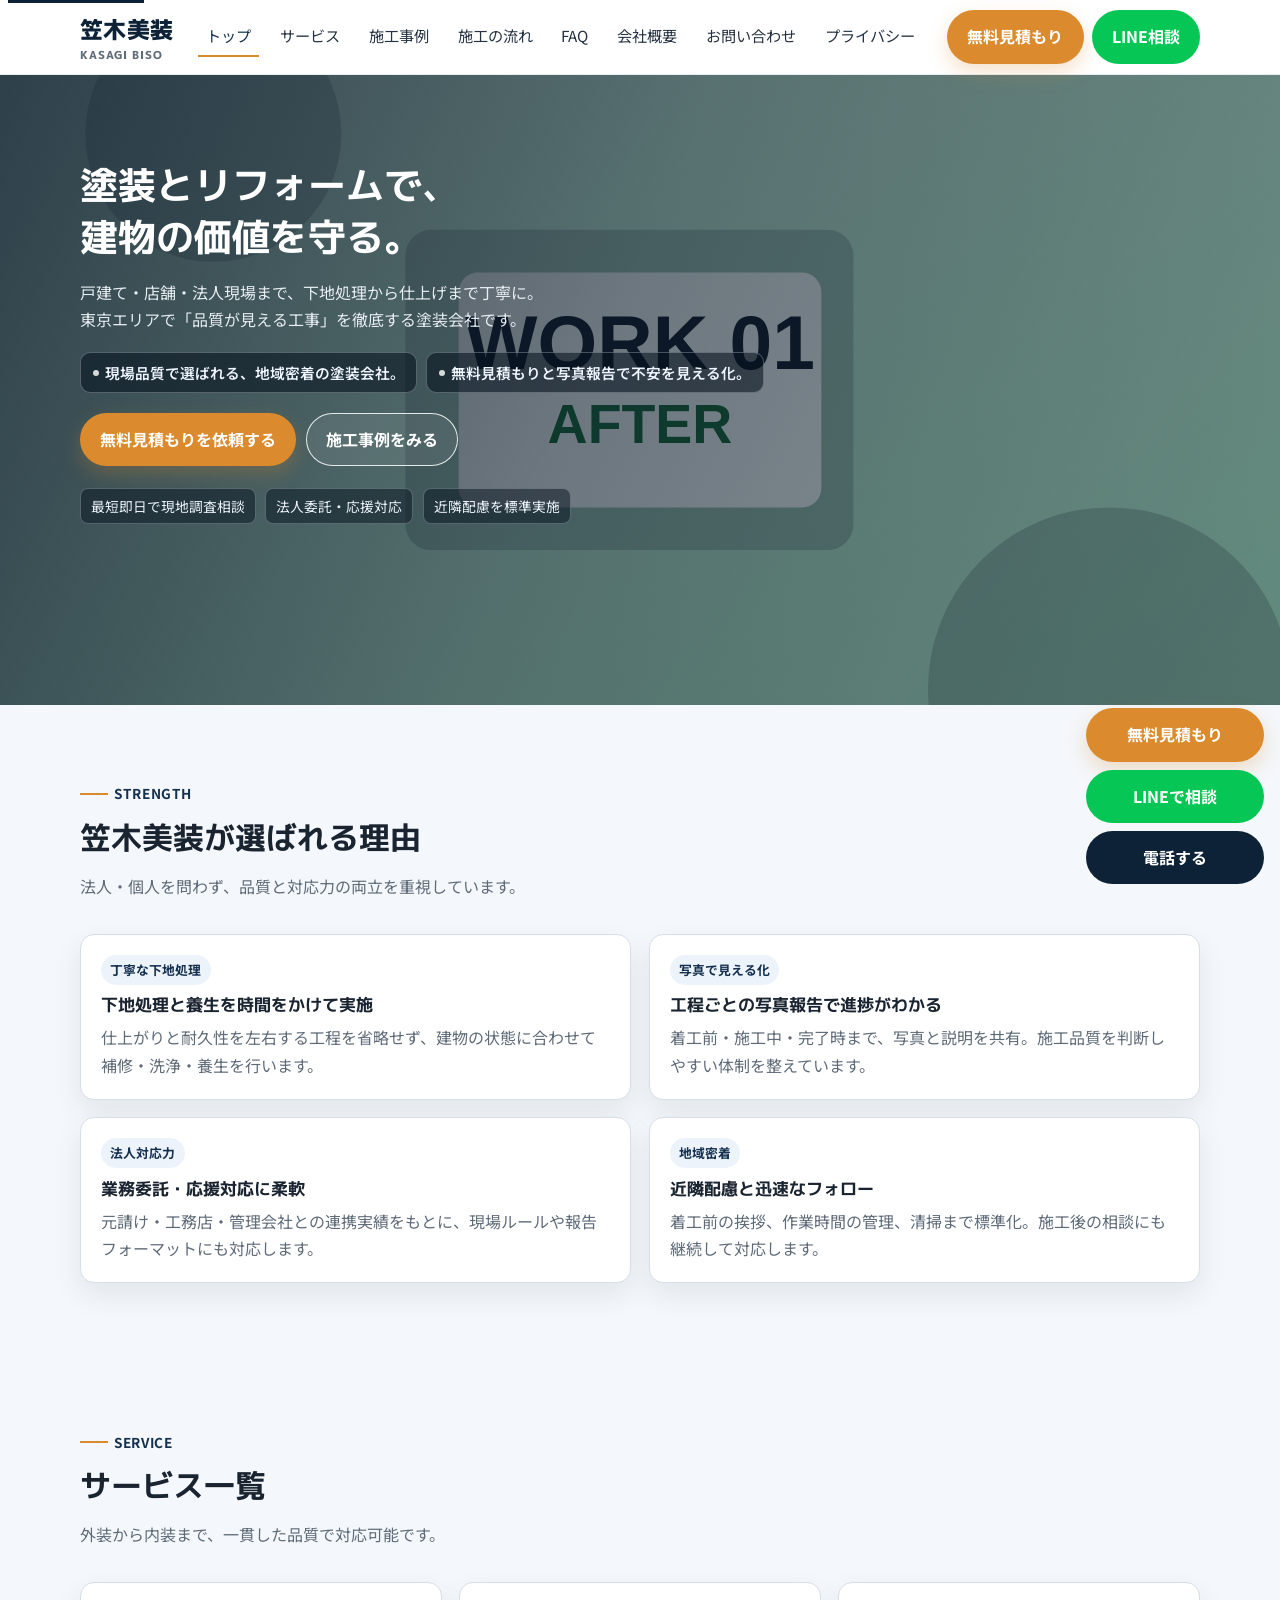
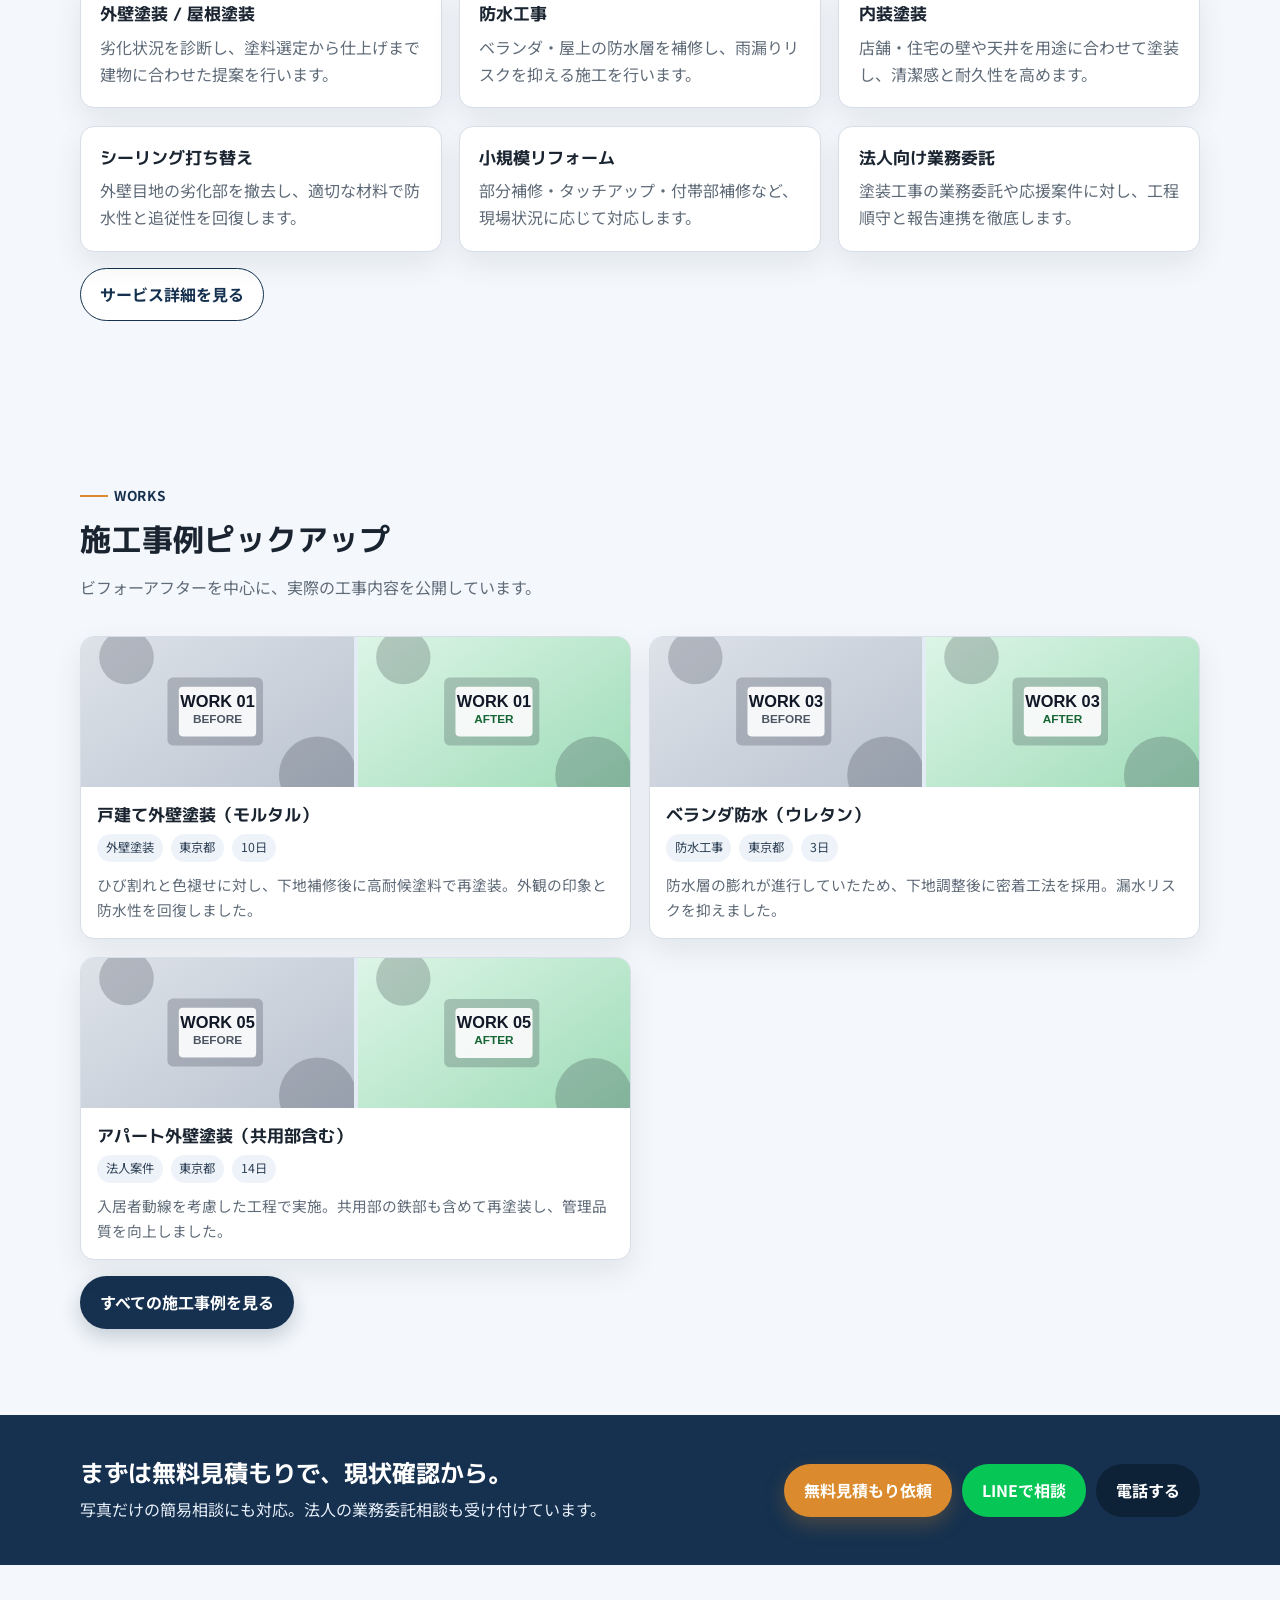
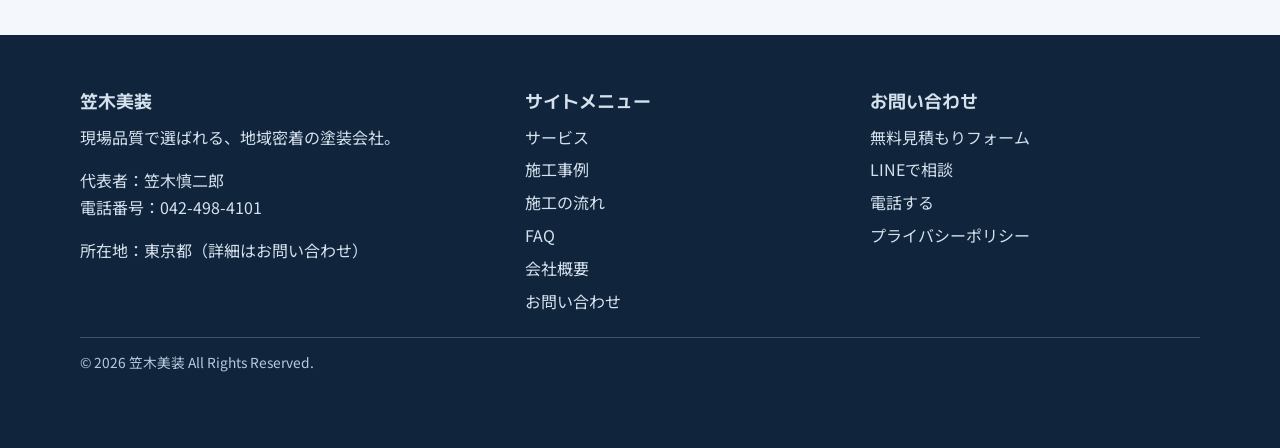
==== index.html @ 7baf01e6 "chore: initial commit" ====
<!DOCTYPE html>
<html lang="ja">
<head>
  <meta charset="UTF-8">
  <meta name="viewport" content="width=device-width, initial-scale=1.0">
  <title>笠木美装 | 塗装とリフォームで、建物の価値を守る。</title>
  <meta name="description" content="笠木美装は東京を中心に外壁塗装・屋根塗装・防水・内装塗装・小規模リフォームに対応。法人の業務委託や応援対応も可能です。無料見積もり受付中。">
  <meta property="og:title" content="笠木美装 | 現場品質で選ばれる、地域密着の塗装会社。">
  <meta property="og:description" content="塗装とリフォームで、建物の価値を守る。施工事例と対応力を公開中。">
  <meta property="og:type" content="website">
  <meta property="og:url" content="https://example.com/">
  <meta property="og:image" content="/assets/img/ogp.svg">
  <meta name="twitter:card" content="summary_large_image">
  <!-- TODO: favicon画像を /assets/img/favicon.png に配置して差し替え -->
  <link rel="icon" href="/assets/img/favicon.png">
  <link rel="preconnect" href="https://fonts.googleapis.com">
  <link rel="preconnect" href="https://fonts.gstatic.com" crossorigin>
  <link href="https://fonts.googleapis.com/css2?family=M+PLUS+1p:wght@500;700;800&family=Noto+Sans+JP:wght@400;500;700&display=swap" rel="stylesheet">
  <link rel="stylesheet" href="assets/css/style.css">
  <script defer src="assets/js/main.js"></script>
</head>
<body>
  <a class="skip-link" href="#main-content">本文へスキップ</a>

  <header class="site-header" id="site-header">
    <div class="container header-inner">
      <a class="logo" href="index.html" aria-label="笠木美装 トップページへ">
        笠木美装
        <span class="logo-sub">KASAGI BISO</span>
      </a>

      <button id="menu-toggle" class="menu-toggle" aria-label="メニューを開閉" aria-controls="global-nav" aria-expanded="false">
        <span class="menu-toggle-bar"></span>
        <span class="menu-toggle-bar"></span>
        <span class="menu-toggle-bar"></span>
      </button>

      <nav class="global-nav" id="global-nav" aria-label="メインナビゲーション">
        <ul>
          <li><a href="index.html">トップ</a></li>
          <li><a href="services.html">サービス</a></li>
          <li><a href="works.html">施工事例</a></li>
          <li><a href="flow.html">施工の流れ</a></li>
          <li><a href="faq.html">FAQ</a></li>
          <li><a href="company.html">会社概要</a></li>
          <li><a href="contact.html">お問い合わせ</a></li>
          <li><a href="privacy.html">プライバシー</a></li>
        </ul>
      </nav>

      <div class="header-cta">
        <a class="btn btn-primary" href="contact.html">無料見積もり</a>
        <!-- TODO: LINE公式URLを差し替え -->
        <a class="btn btn-line" href="https://line.me/R/ti/p/@YOUR_LINE_ID" target="_blank" rel="noopener">LINE相談</a>
      </div>
    </div>
  </header>

  <main id="main-content">
    <section class="hero">
      <div class="hero-bg" aria-hidden="true">
        <!-- TODO: 背景動画を assets/video/hero-background.mp4 に配置して差し替え -->
        <video class="hero-video" autoplay muted loop playsinline poster="assets/img/works/work01-after.svg">
          <source src="assets/video/hero-background.mp4" type="video/mp4">
        </video>
      </div>
      <div class="hero-overlay" aria-hidden="true"></div>
      <div class="container hero-grid">
        <div class="hero-text reveal">
          <h1>塗装とリフォームで、<br>建物の価値を守る。</h1>
          <p class="hero-copy">戸建て・店舗・法人現場まで、下地処理から仕上げまで丁寧に。<br>東京エリアで「品質が見える工事」を徹底する塗装会社です。</p>
          <div class="hero-catch">
            <div class="catch-item">現場品質で選ばれる、地域密着の塗装会社。</div>
            <div class="catch-item">無料見積もりと写真報告で不安を見える化。</div>
          </div>
          <div class="hero-actions">
            <a class="btn btn-primary" href="contact.html">無料見積もりを依頼する</a>
            <a class="btn btn-outline" href="works.html">施工事例をみる</a>
          </div>
          <div class="kpi-row" aria-label="信頼につながる特徴">
            <span class="kpi-chip">最短即日で現地調査相談</span>
            <span class="kpi-chip">法人委託・応援対応</span>
            <span class="kpi-chip">近隣配慮を標準実施</span>
          </div>
        </div>
      </div>
    </section>

    <section class="section">
      <div class="container">
        <div class="section-head reveal">
          <span class="section-kicker">STRENGTH</span>
          <h2 class="section-title">笠木美装が選ばれる理由</h2>
          <p class="section-lead">法人・個人を問わず、品質と対応力の両立を重視しています。</p>
        </div>
        <div class="grid grid-2">
          <article class="card strength-item reveal">
            <span class="badge">丁寧な下地処理</span>
            <h3>下地処理と養生を時間をかけて実施</h3>
            <p>仕上がりと耐久性を左右する工程を省略せず、建物の状態に合わせて補修・洗浄・養生を行います。</p>
          </article>
          <article class="card strength-item reveal">
            <span class="badge">写真で見える化</span>
            <h3>工程ごとの写真報告で進捗がわかる</h3>
            <p>着工前・施工中・完了時まで、写真と説明を共有。施工品質を判断しやすい体制を整えています。</p>
          </article>
          <article class="card strength-item reveal">
            <span class="badge">法人対応力</span>
            <h3>業務委託・応援対応に柔軟</h3>
            <p>元請け・工務店・管理会社との連携実績をもとに、現場ルールや報告フォーマットにも対応します。</p>
          </article>
          <article class="card strength-item reveal">
            <span class="badge">地域密着</span>
            <h3>近隣配慮と迅速なフォロー</h3>
            <p>着工前の挨拶、作業時間の管理、清掃まで標準化。施工後の相談にも継続して対応します。</p>
          </article>
        </div>
      </div>
    </section>

    <section class="section">
      <div class="container">
        <div class="section-head reveal">
          <span class="section-kicker">SERVICE</span>
          <h2 class="section-title">サービス一覧</h2>
          <p class="section-lead">外装から内装まで、一貫した品質で対応可能です。</p>
        </div>
        <div class="grid grid-3">
          <article class="card service-card reveal">
            <h3>外壁塗装 / 屋根塗装</h3>
            <p>劣化状況を診断し、塗料選定から仕上げまで建物に合わせた提案を行います。</p>
          </article>
          <article class="card service-card reveal">
            <h3>防水工事</h3>
            <p>ベランダ・屋上の防水層を補修し、雨漏りリスクを抑える施工を行います。</p>
          </article>
          <article class="card service-card reveal">
            <h3>内装塗装</h3>
            <p>店舗・住宅の壁や天井を用途に合わせて塗装し、清潔感と耐久性を高めます。</p>
          </article>
          <article class="card service-card reveal">
            <h3>シーリング打ち替え</h3>
            <p>外壁目地の劣化部を撤去し、適切な材料で防水性と追従性を回復します。</p>
          </article>
          <article class="card service-card reveal">
            <h3>小規模リフォーム</h3>
            <p>部分補修・タッチアップ・付帯部補修など、現場状況に応じて対応します。</p>
          </article>
          <article class="card service-card reveal">
            <h3>法人向け業務委託</h3>
            <p>塗装工事の業務委託や応援案件に対し、工程順守と報告連携を徹底します。</p>
          </article>
        </div>
        <p style="margin-top:1rem;"><a class="btn btn-outline" href="services.html">サービス詳細を見る</a></p>
      </div>
    </section>

    <section class="section">
      <div class="container">
        <div class="section-head reveal">
          <span class="section-kicker">WORKS</span>
          <h2 class="section-title">施工事例ピックアップ</h2>
          <p class="section-lead">ビフォーアフターを中心に、実際の工事内容を公開しています。</p>
        </div>
        <div class="work-grid">
          <article class="work-card reveal">
            <div class="work-thumb">
              <img src="assets/img/works/work01-before.svg" alt="戸建て外壁塗装の施工前" loading="lazy">
              <img src="assets/img/works/work01-after.svg" alt="戸建て外壁塗装の施工後" loading="lazy">
            </div>
            <div class="work-body">
              <h3>戸建て外壁塗装（モルタル）</h3>
              <div class="work-meta">
                <span>外壁塗装</span><span>東京都</span><span>10日</span>
              </div>
              <p class="work-case-summary">ひび割れと色褪せに対し、下地補修後に高耐候塗料で再塗装。外観の印象と防水性を回復しました。</p>
            </div>
          </article>
          <article class="work-card reveal">
            <div class="work-thumb">
              <img src="assets/img/works/work03-before.svg" alt="ベランダ防水の施工前" loading="lazy">
              <img src="assets/img/works/work03-after.svg" alt="ベランダ防水の施工後" loading="lazy">
            </div>
            <div class="work-body">
              <h3>ベランダ防水（ウレタン）</h3>
              <div class="work-meta">
                <span>防水工事</span><span>東京都</span><span>3日</span>
              </div>
              <p class="work-case-summary">防水層の膨れが進行していたため、下地調整後に密着工法を採用。漏水リスクを抑えました。</p>
            </div>
          </article>
          <article class="work-card reveal">
            <div class="work-thumb">
              <img src="assets/img/works/work05-before.svg" alt="アパート外壁塗装の施工前" loading="lazy">
              <img src="assets/img/works/work05-after.svg" alt="アパート外壁塗装の施工後" loading="lazy">
            </div>
            <div class="work-body">
              <h3>アパート外壁塗装（共用部含む）</h3>
              <div class="work-meta">
                <span>法人案件</span><span>東京都</span><span>14日</span>
              </div>
              <p class="work-case-summary">入居者動線を考慮した工程で実施。共用部の鉄部も含めて再塗装し、管理品質を向上しました。</p>
            </div>
          </article>
        </div>
        <p style="margin-top:1rem;"><a class="btn btn-secondary" href="works.html">すべての施工事例を見る</a></p>
      </div>
    </section>

    <section class="cta-band">
      <div class="container section">
        <div class="cta-box reveal">
          <div>
            <h2 style="margin-bottom:0.4rem;">まずは無料見積もりで、現状確認から。</h2>
            <p>写真だけの簡易相談にも対応。法人の業務委託相談も受け付けています。</p>
          </div>
          <div class="hero-actions">
            <a class="btn btn-primary" href="contact.html">無料見積もり依頼</a>
            <a class="btn btn-line" href="https://line.me/R/ti/p/@YOUR_LINE_ID" target="_blank" rel="noopener">LINEで相談</a>
            <a class="btn btn-tel" href="tel:042-498-4101">電話する</a>
          </div>
        </div>
      </div>
    </section>
  </main>

  <footer class="footer">
    <div class="container">
      <div class="footer-grid">
        <div>
          <h2 class="footer-title">笠木美装</h2>
          <p>現場品質で選ばれる、地域密着の塗装会社。</p>
          <p>代表者：笠木慎二郎<br>電話番号：<a href="tel:042-498-4101">042-498-4101</a></p>
          <!-- TODO: 住所詳細を差し替え -->
          <p>所在地：東京都（詳細はお問い合わせ）</p>
        </div>
        <div>
          <h2 class="footer-title">サイトメニュー</h2>
          <div class="footer-links">
            <a href="services.html">サービス</a>
            <a href="works.html">施工事例</a>
            <a href="flow.html">施工の流れ</a>
            <a href="faq.html">FAQ</a>
            <a href="company.html">会社概要</a>
            <a href="contact.html">お問い合わせ</a>
          </div>
        </div>
        <div>
          <h2 class="footer-title">お問い合わせ</h2>
          <div class="footer-links">
            <a href="contact.html">無料見積もりフォーム</a>
            <!-- TODO: LINE公式URLを差し替え -->
            <a href="https://line.me/R/ti/p/@YOUR_LINE_ID" target="_blank" rel="noopener">LINEで相談</a>
            <a href="tel:042-498-4101">電話する</a>
            <a href="privacy.html">プライバシーポリシー</a>
          </div>
        </div>
      </div>
      <div class="footer-bottom">© 2026 笠木美装 All Rights Reserved.</div>
    </div>
  </footer>

  <div class="floating-cta" aria-label="固定お問い合わせ導線">
    <a class="btn btn-primary" href="contact.html">無料見積もり</a>
    <!-- TODO: LINE公式URLを差し替え -->
    <a class="btn btn-line" href="https://line.me/R/ti/p/@YOUR_LINE_ID" target="_blank" rel="noopener">LINEで相談</a>
    <a class="btn btn-tel" href="tel:042-498-4101">電話する</a>
  </div>

  <div class="mobile-cta-bar" aria-label="モバイル固定お問い合わせ導線">
    <a class="m-quote" href="contact.html">無料見積もり</a>
    <a class="m-line" href="https://line.me/R/ti/p/@YOUR_LINE_ID" target="_blank" rel="noopener">LINE相談</a>
    <a class="m-tel" href="tel:042-498-4101">電話</a>
  </div>
</body>
</html>
---- assets/css/style.css ----
:root {
  --color-primary: #15314f;
  --color-primary-deep: #0d2237;
  --color-accent: #db8b2d;
  --color-line: #06c755;
  --color-bg: #f4f7fb;
  --color-surface: #ffffff;
  --color-text: #1a2430;
  --color-muted: #5f6b78;
  --color-border: #d7dee7;
  --color-danger: #a81d1d;
  --shadow-card: 0 12px 30px rgba(13, 34, 55, 0.08);
  --radius-md: 14px;
  --radius-lg: 20px;
  --radius-sm: 10px;
  --transition: 0.25s ease;
}

* {
  box-sizing: border-box;
}

html {
  scroll-behavior: smooth;
}

body {
  margin: 0;
  font-family: "Noto Sans JP", "Hiragino Kaku Gothic ProN", sans-serif;
  color: var(--color-text);
  background: var(--color-bg);
  line-height: 1.7;
}

img {
  max-width: 100%;
  height: auto;
  vertical-align: middle;
}

a {
  color: inherit;
  text-decoration: none;
}

p {
  margin: 0 0 1rem;
}

h1,
h2,
h3,
h4 {
  margin: 0 0 0.9rem;
  line-height: 1.35;
  font-family: "M PLUS 1p", "Noto Sans JP", sans-serif;
}

ul {
  margin: 0;
  padding: 0;
  list-style: none;
}

.container {
  width: min(1120px, calc(100% - 2rem));
  margin-inline: auto;
}

.section {
  padding: 70px 0;
}

.section-head {
  margin-bottom: 34px;
}

.section-kicker {
  display: inline-flex;
  align-items: center;
  gap: 0.4rem;
  margin-bottom: 0.7rem;
  color: var(--color-primary);
  font-weight: 700;
  font-size: 0.85rem;
  letter-spacing: 0.04em;
}

.section-kicker::before {
  content: "";
  width: 28px;
  height: 2px;
  background: var(--color-accent);
}

.section-title {
  font-size: clamp(1.5rem, 2.4vw, 2rem);
}

.section-lead {
  color: var(--color-muted);
}

.grid {
  display: grid;
  gap: 1.1rem;
}

.grid-2 {
  grid-template-columns: repeat(2, minmax(0, 1fr));
}

.grid-3 {
  grid-template-columns: repeat(3, minmax(0, 1fr));
}

.card {
  background: var(--color-surface);
  border: 1px solid var(--color-border);
  border-radius: var(--radius-md);
  box-shadow: var(--shadow-card);
  padding: 1.25rem;
}

.btn {
  display: inline-flex;
  align-items: center;
  justify-content: center;
  gap: 0.4rem;
  border-radius: 999px;
  font-weight: 700;
  padding: 0.75rem 1.2rem;
  border: 1px solid transparent;
  cursor: pointer;
  transition: transform var(--transition), box-shadow var(--transition), background-color var(--transition);
}

.btn:hover,
.btn:focus-visible {
  transform: translateY(-1px);
}

.btn-primary {
  background: var(--color-accent);
  color: #fff;
  box-shadow: 0 8px 20px rgba(219, 139, 45, 0.26);
}

.btn-secondary {
  background: var(--color-primary);
  color: #fff;
  box-shadow: 0 8px 20px rgba(21, 49, 79, 0.22);
}

.btn-outline {
  border-color: var(--color-primary);
  color: var(--color-primary);
  background: #fff;
}

.btn-line {
  background: var(--color-line);
  color: #fff;
}

.btn-tel {
  background: var(--color-primary-deep);
  color: #fff;
}

.skip-link {
  position: absolute;
  top: -40px;
  left: 8px;
  background: var(--color-primary-deep);
  color: #fff;
  padding: 8px 12px;
  z-index: 10000;
}

.skip-link:focus {
  top: 8px;
}

.site-header {
  position: sticky;
  top: 0;
  z-index: 999;
  background: rgba(255, 255, 255, 0.96);
  border-bottom: 1px solid #e8edf3;
  backdrop-filter: blur(8px);
}

.site-header.is-scrolled {
  box-shadow: 0 10px 20px rgba(13, 34, 55, 0.08);
}

.header-inner {
  min-height: 74px;
  display: flex;
  align-items: center;
  justify-content: space-between;
  gap: 1rem;
}

.logo {
  font-size: 1.45rem;
  font-family: "M PLUS 1p", "Noto Sans JP", sans-serif;
  font-weight: 800;
  letter-spacing: 0.02em;
  color: var(--color-primary-deep);
}

.logo-sub {
  display: block;
  font-size: 0.68rem;
  letter-spacing: 0.08em;
  color: var(--color-muted);
  margin-top: -0.2rem;
}

.global-nav ul {
  display: flex;
  align-items: center;
  gap: 0.8rem;
}

.global-nav a {
  display: inline-block;
  font-size: 0.95rem;
  color: #253242;
  padding: 0.4rem 0.5rem;
  border-bottom: 2px solid transparent;
  transition: border-color var(--transition), color var(--transition);
}

.global-nav a:hover,
.global-nav a:focus-visible,
.global-nav a[aria-current="page"] {
  color: var(--color-primary);
  border-bottom-color: var(--color-accent);
}

.header-cta {
  display: flex;
  align-items: center;
  gap: 0.5rem;
}

.menu-toggle {
  display: none;
  border: 1px solid var(--color-border);
  background: #fff;
  border-radius: 8px;
  width: 42px;
  height: 42px;
  align-items: center;
  justify-content: center;
}

.menu-toggle-bar {
  width: 18px;
  height: 2px;
  background: var(--color-primary-deep);
  display: block;
  margin: 2px 0;
}

.hero {
  position: relative;
  overflow: hidden;
  padding: 84px 0 72px;
  min-height: clamp(420px, 70vh, 680px);
  background:
    linear-gradient(130deg, rgba(13, 34, 55, 0.8), rgba(13, 34, 55, 0.55)),
    url("../img/works/work01-after.svg") center / cover no-repeat;
}

.hero-bg {
  position: absolute;
  inset: 0;
  z-index: 0;
}

.hero-video {
  width: 100%;
  height: 100%;
  object-fit: cover;
}

.hero-overlay {
  position: absolute;
  inset: 0;
  z-index: 0;
  background:
    linear-gradient(115deg, rgba(8, 24, 39, 0.82) 0%, rgba(8, 24, 39, 0.58) 46%, rgba(8, 24, 39, 0.42) 100%);
}

.hero-grid {
  position: relative;
  z-index: 1;
  display: grid;
  grid-template-columns: 1fr;
  align-items: center;
  gap: 1.4rem;
}

.hero-text {
  max-width: 760px;
}

.hero h1 {
  font-size: clamp(1.9rem, 3vw, 2.8rem);
  margin-bottom: 1rem;
  color: #fff;
}

.hero-copy {
  color: rgba(241, 246, 251, 0.94);
  margin-bottom: 1.2rem;
}

.hero-catch {
  display: flex;
  flex-wrap: wrap;
  gap: 0.55rem;
  margin-bottom: 1.2rem;
}

.catch-item {
  display: inline-flex;
  align-items: center;
  gap: 0.4rem;
  background: rgba(6, 18, 30, 0.58);
  border: 1px solid rgba(235, 244, 255, 0.28);
  border-radius: 10px;
  padding: 0.44rem 0.72rem;
  font-weight: 600;
  font-size: 0.92rem;
  color: #eff6ff;
  cursor: default;
}

.catch-item::before {
  content: "";
  width: 6px;
  height: 6px;
  border-radius: 50%;
  background: rgba(255, 255, 255, 0.82);
}

.hero-actions {
  display: flex;
  flex-wrap: wrap;
  gap: 0.6rem;
}

.hero .btn-outline {
  border-color: rgba(255, 255, 255, 0.85);
  color: #fff;
  background: rgba(255, 255, 255, 0.08);
}

.kpi-row {
  margin-top: 1.4rem;
  display: flex;
  flex-wrap: wrap;
  gap: 0.6rem;
}

.kpi-chip {
  background: rgba(6, 18, 30, 0.5);
  border: 1px solid rgba(235, 244, 255, 0.26);
  border-radius: 8px;
  padding: 0.34rem 0.62rem;
  font-size: 0.86rem;
  color: #edf4fc;
  cursor: default;
}

.cta-band {
  background: var(--color-primary);
  color: #fff;
}

.cta-band .section {
  padding: 42px 0;
}

.cta-box {
  display: flex;
  justify-content: space-between;
  align-items: center;
  gap: 1rem;
}

.cta-box p {
  margin: 0;
  color: #e7eef8;
}

.strength-item h3,
.service-card h3,
.work-card h3,
.flow-step h3,
.faq-item h3,
.company-card h3 {
  font-size: 1.07rem;
  margin-bottom: 0.5rem;
}

.strength-item p,
.service-card p,
.work-card p,
.flow-step p,
.company-card p {
  color: var(--color-muted);
  margin-bottom: 0;
}

.badge {
  display: inline-block;
  padding: 0.25rem 0.58rem;
  font-size: 0.8rem;
  border-radius: 999px;
  background: #edf3fb;
  color: var(--color-primary);
  font-weight: 700;
  margin-bottom: 0.55rem;
}

.service-section {
  margin-bottom: 2.2rem;
}

.service-list {
  display: grid;
  grid-template-columns: repeat(2, minmax(0, 1fr));
  gap: 1rem;
}

.service-card {
  background: #fff;
  border: 1px solid var(--color-border);
  border-radius: var(--radius-md);
  padding: 1.2rem;
  box-shadow: var(--shadow-card);
}

.list-check {
  display: grid;
  gap: 0.55rem;
}

.list-check li {
  position: relative;
  padding-left: 1.5rem;
  color: #364252;
}

.list-check li::before {
  content: "";
  position: absolute;
  left: 0;
  top: 0.55rem;
  width: 0.65rem;
  height: 0.65rem;
  border-radius: 999px;
  background: var(--color-accent);
}

.work-grid {
  display: grid;
  grid-template-columns: repeat(2, minmax(0, 1fr));
  gap: 1.1rem;
}

.work-card {
  background: #fff;
  border: 1px solid var(--color-border);
  border-radius: var(--radius-md);
  overflow: hidden;
  box-shadow: var(--shadow-card);
}

.work-thumb {
  display: grid;
  grid-template-columns: 1fr 1fr;
  gap: 4px;
  background: #e3ebf5;
}

.work-thumb img {
  width: 100%;
  height: 150px;
  object-fit: cover;
}

.work-body {
  padding: 1rem;
}

.work-meta {
  display: flex;
  flex-wrap: wrap;
  gap: 0.5rem;
  margin-bottom: 0.65rem;
}

.work-meta span {
  font-size: 0.77rem;
  background: #eef3fa;
  color: #2f4155;
  border-radius: 999px;
  padding: 0.22rem 0.55rem;
}

.work-case-summary {
  font-size: 0.92rem;
  color: #3f4f61;
}

.flow-grid {
  display: grid;
  gap: 0.95rem;
  counter-reset: step;
}

.flow-step {
  position: relative;
  background: #fff;
  border: 1px solid var(--color-border);
  border-radius: var(--radius-md);
  box-shadow: var(--shadow-card);
  padding: 1rem 1rem 1rem 4.2rem;
}

.flow-step::before {
  counter-increment: step;
  content: counter(step);
  position: absolute;
  left: 1rem;
  top: 1rem;
  width: 2.4rem;
  height: 2.4rem;
  border-radius: 50%;
  background: linear-gradient(135deg, var(--color-primary), var(--color-primary-deep));
  color: #fff;
  display: grid;
  place-items: center;
  font-weight: 700;
}

.flow-sub {
  background: #fff;
  border: 1px dashed #c5d1df;
  border-radius: var(--radius-md);
  padding: 1rem;
}

.faq-list {
  display: grid;
  gap: 0.75rem;
}

.faq-item {
  background: #fff;
  border: 1px solid var(--color-border);
  border-radius: var(--radius-sm);
  overflow: hidden;
}

.faq-question {
  width: 100%;
  text-align: left;
  border: 0;
  background: #fff;
  font-size: 1rem;
  font-weight: 700;
  padding: 1rem 3rem 1rem 1rem;
  position: relative;
  color: #1d2a39;
  cursor: pointer;
}

.faq-question::after {
  content: "+";
  position: absolute;
  right: 1rem;
  top: 50%;
  transform: translateY(-50%);
  font-size: 1.4rem;
  color: var(--color-primary);
}

.faq-question[aria-expanded="true"]::after {
  content: "−";
}

.faq-answer {
  padding: 0 1rem 1rem;
  color: var(--color-muted);
}

.company-grid {
  display: grid;
  grid-template-columns: 1.1fr 0.9fr;
  gap: 1rem;
}

.info-table {
  width: 100%;
  border-collapse: collapse;
  background: #fff;
  border: 1px solid var(--color-border);
  border-radius: var(--radius-md);
  overflow: hidden;
}

.info-table th,
.info-table td {
  padding: 0.9rem 0.85rem;
  border-bottom: 1px solid var(--color-border);
  text-align: left;
  font-size: 0.95rem;
}

.info-table th {
  width: 30%;
  background: #f0f4fa;
  color: #2d3e52;
}

.map-wrap {
  margin-top: 1rem;
  border-radius: var(--radius-md);
  overflow: hidden;
  border: 1px solid var(--color-border);
  background: #dfe7f2;
}

.map-wrap iframe {
  width: 100%;
  min-height: 300px;
  border: 0;
}

.contact-grid {
  display: grid;
  grid-template-columns: 1fr 0.85fr;
  gap: 1rem;
}

.form-card,
.contact-side {
  background: #fff;
  border: 1px solid var(--color-border);
  border-radius: var(--radius-md);
  padding: 1.15rem;
  box-shadow: var(--shadow-card);
}

.form-group {
  margin-bottom: 0.9rem;
}

.form-row {
  display: grid;
  grid-template-columns: 1fr 1fr;
  gap: 0.8rem;
}

label {
  display: block;
  font-weight: 700;
  font-size: 0.92rem;
  margin-bottom: 0.45rem;
}

.required {
  color: var(--color-danger);
  font-size: 0.82rem;
  margin-left: 0.35rem;
}

input,
select,
textarea {
  width: 100%;
  font: inherit;
  border: 1px solid #c6d1df;
  border-radius: 10px;
  padding: 0.68rem 0.75rem;
  background: #fff;
}

textarea {
  min-height: 150px;
  resize: vertical;
}

input:focus,
select:focus,
textarea:focus,
button:focus-visible,
a:focus-visible {
  outline: 3px solid rgba(219, 139, 45, 0.35);
  outline-offset: 2px;
}

.form-note {
  font-size: 0.82rem;
  color: var(--color-muted);
  margin-top: 0.2rem;
}

.privacy-check {
  display: flex;
  align-items: flex-start;
  gap: 0.55rem;
}

.privacy-check input {
  width: auto;
  margin-top: 0.2rem;
}

.submit-row {
  display: flex;
  align-items: center;
  gap: 0.8rem;
  flex-wrap: wrap;
}

.form-success {
  margin-top: 1rem;
  padding: 0.8rem 0.9rem;
  background: #e8f7ef;
  color: #1a6b3f;
  border-radius: 10px;
  border: 1px solid #bbdfca;
}

.page-hero {
  padding: 54px 0 44px;
  background: linear-gradient(125deg, #f9fbff 0%, #edf2f9 100%);
  border-bottom: 1px solid #e2eaf3;
}

.page-hero h1 {
  margin-bottom: 0.4rem;
  font-size: clamp(1.5rem, 2.6vw, 2.2rem);
}

.page-hero p {
  color: var(--color-muted);
  margin: 0;
}

.breadcrumb {
  font-size: 0.82rem;
  color: var(--color-muted);
  margin-bottom: 0.7rem;
}

.policy-content {
  background: #fff;
  border: 1px solid var(--color-border);
  border-radius: var(--radius-md);
  box-shadow: var(--shadow-card);
  padding: 1.4rem;
}

.policy-section {
  margin-bottom: 1.2rem;
}

.policy-section h2 {
  font-size: 1.05rem;
  margin-bottom: 0.4rem;
}

.footer {
  background: #10253b;
  color: #d6e1ee;
  padding: 54px 0 74px;
  margin-top: 70px;
}

.footer a {
  color: #d6e1ee;
}

.footer-grid {
  display: grid;
  grid-template-columns: 1.3fr 1fr 1fr;
  gap: 1rem;
}

.footer-title {
  font-size: 1.15rem;
  margin-bottom: 0.6rem;
}

.footer-links {
  display: grid;
  gap: 0.35rem;
}

.footer-bottom {
  margin-top: 1.4rem;
  padding-top: 0.8rem;
  border-top: 1px solid rgba(214, 225, 238, 0.24);
  font-size: 0.86rem;
  color: #b8c9dd;
}

.floating-cta {
  position: fixed;
  right: 1rem;
  bottom: 1rem;
  z-index: 980;
  display: grid;
  gap: 0.5rem;
}

.floating-cta .btn {
  min-width: 178px;
}

.mobile-cta-bar {
  display: none;
}

.reveal {
  opacity: 0;
  transform: translateY(10px);
  transition: opacity 0.45s ease, transform 0.45s ease;
}

.reveal.is-visible {
  opacity: 1;
  transform: translateY(0);
}

@media (max-width: 1060px) {
  .global-nav ul {
    gap: 0.55rem;
  }

  .header-cta .btn {
    padding: 0.63rem 0.9rem;
    font-size: 0.86rem;
  }

  .work-grid,
  .grid-3,
  .grid-2,
  .service-list,
  .company-grid,
  .contact-grid,
  .hero-grid,
  .footer-grid {
    grid-template-columns: 1fr;
  }

  .hero {
    min-height: 0;
    padding: 64px 0 56px;
  }

  .cta-box {
    flex-direction: column;
    align-items: flex-start;
  }
}

@media (max-width: 860px) {
  .menu-toggle {
    display: inline-flex;
  }

  .header-cta {
    display: none;
  }

  .global-nav {
    position: absolute;
    left: 0;
    right: 0;
    top: 74px;
    background: #fff;
    border-bottom: 1px solid #e3e9f1;
    padding: 0.4rem 1rem 1rem;
    display: none;
  }

  .global-nav.is-open {
    display: block;
  }

  .global-nav ul {
    flex-direction: column;
    align-items: flex-start;
  }

  .global-nav a {
    width: 100%;
    padding: 0.75rem 0.2rem;
  }

  .floating-cta {
    display: none;
  }

  .mobile-cta-bar {
    display: grid;
    position: fixed;
    left: 0;
    right: 0;
    bottom: 0;
    z-index: 995;
    grid-template-columns: repeat(3, 1fr);
    border-top: 1px solid #d5deea;
    background: #fff;
  }

  .mobile-cta-bar a {
    text-align: center;
    font-size: 0.78rem;
    padding: 0.62rem 0.2rem;
    border-right: 1px solid #e4ebf5;
    font-weight: 700;
  }

  .mobile-cta-bar a:last-child {
    border-right: 0;
  }

  .mobile-cta-bar .m-quote {
    color: #fff;
    background: var(--color-accent);
  }

  .mobile-cta-bar .m-line {
    color: #fff;
    background: var(--color-line);
  }

  .mobile-cta-bar .m-tel {
    color: #fff;
    background: var(--color-primary-deep);
  }

  body {
    padding-bottom: 52px;
  }
}

@media (max-width: 560px) {
  .section {
    padding: 56px 0;
  }

  .hero {
    padding: 56px 0 48px;
  }

  .hero-actions,
  .submit-row,
  .form-row {
    grid-template-columns: 1fr;
    display: grid;
  }

  .hero-actions .btn,
  .submit-row .btn {
    width: 100%;
  }

  .contact-side .btn {
    width: 100%;
  }
}
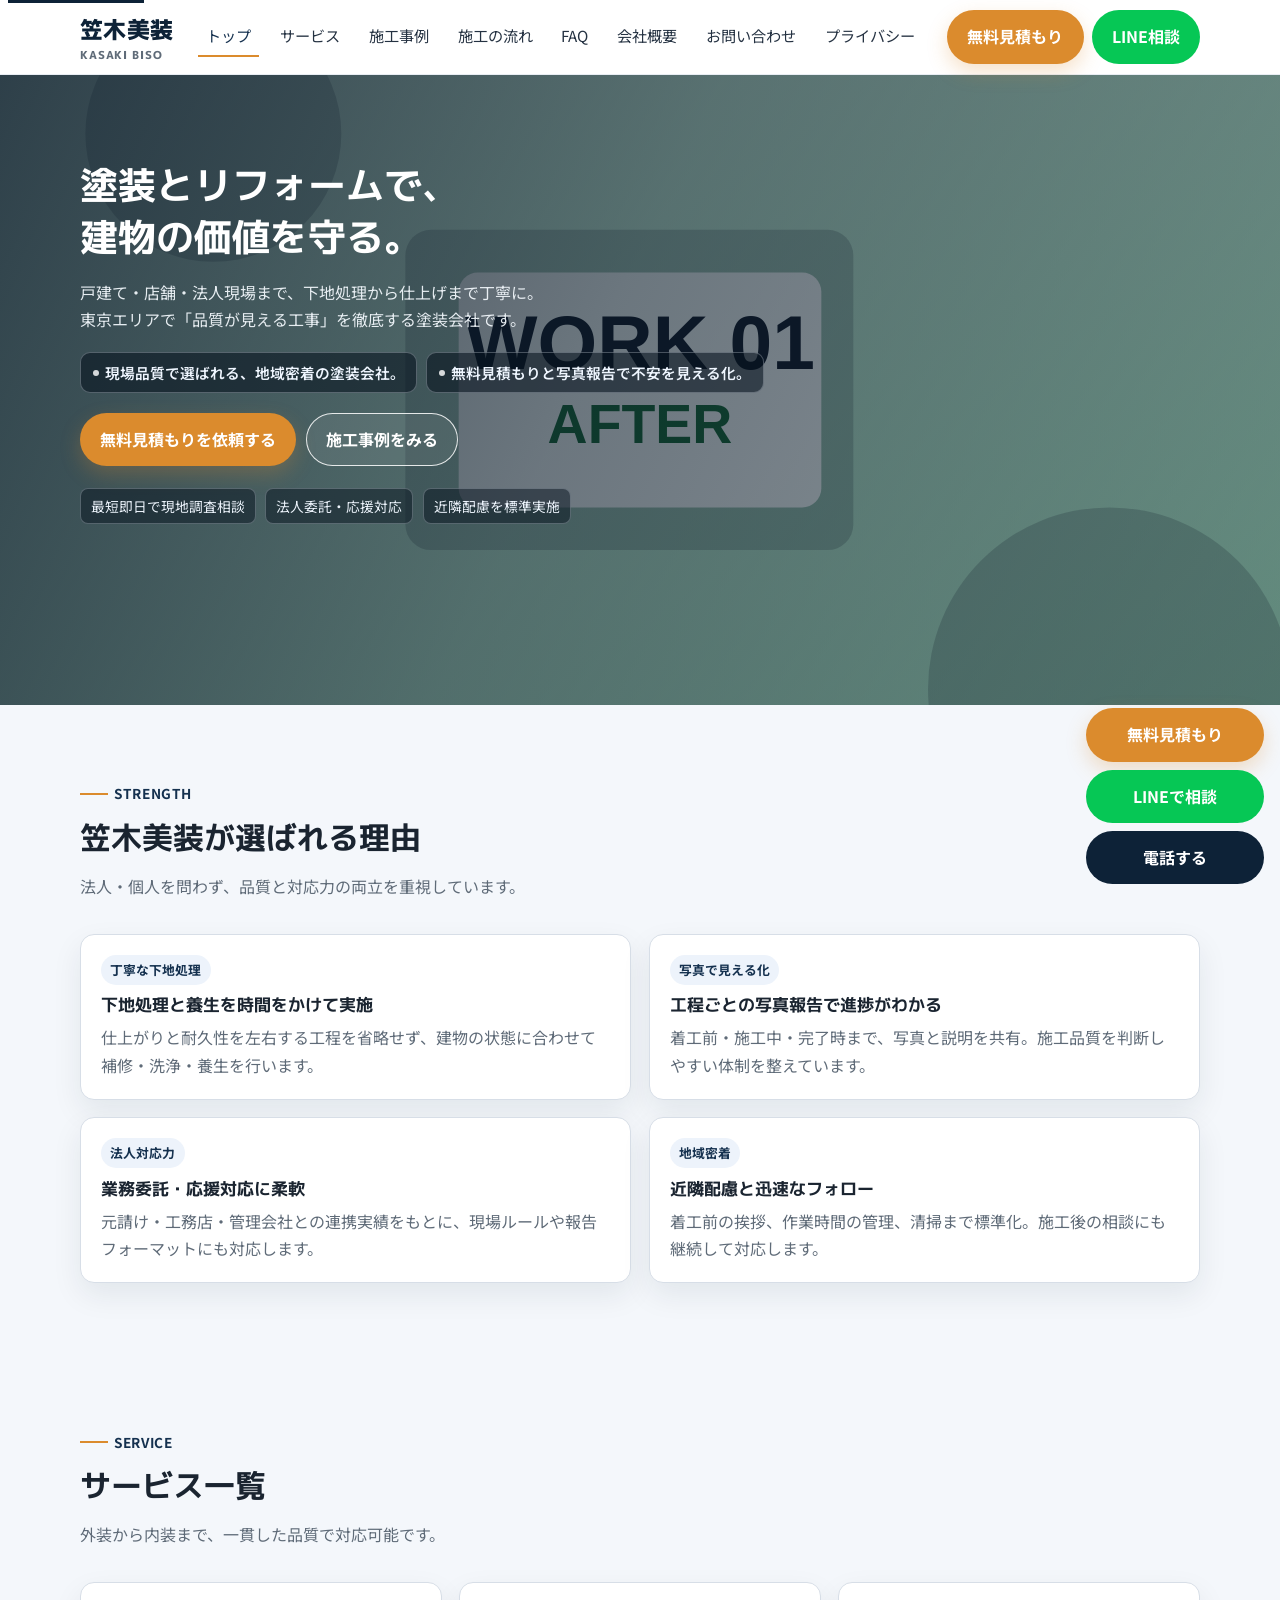
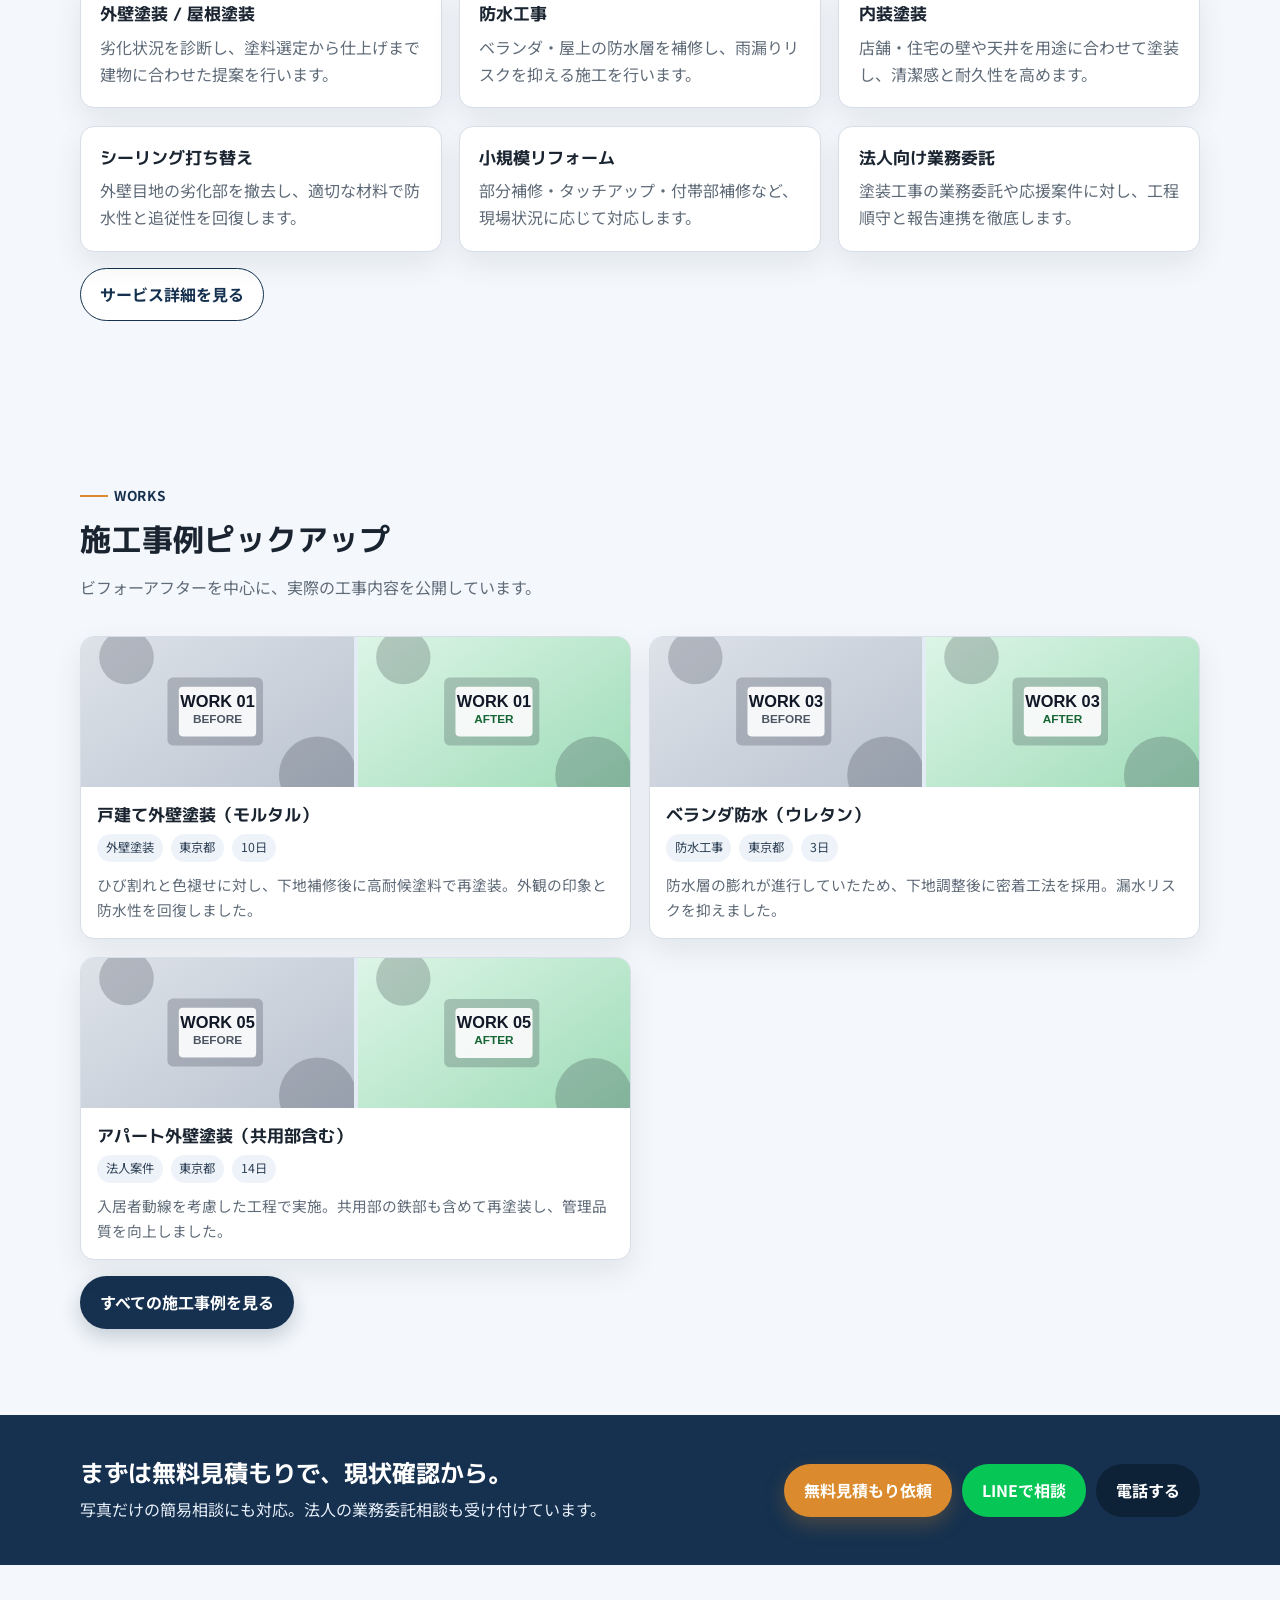
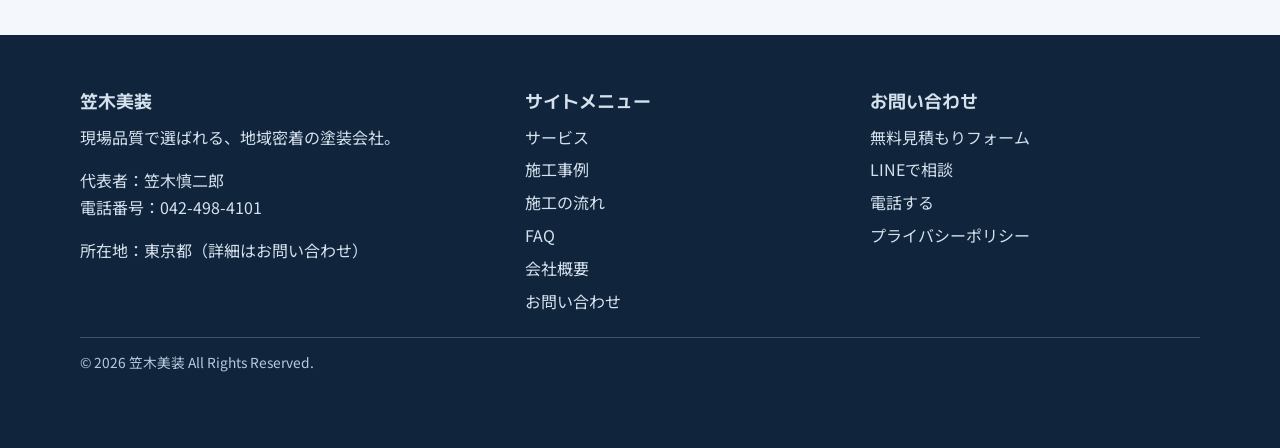
==== commit c23191cf: "Fix typo in logo subtitle from 'KASAGI' to 'KASAKI'" ====
--- a/index.html
+++ b/index.html
@@ -26,7 +26,7 @@
     <div class="container header-inner">
       <a class="logo" href="index.html" aria-label="笠木美装 トップページへ">
         笠木美装
-        <span class="logo-sub">KASAGI BISO</span>
+        <span class="logo-sub">KASAKI BISO</span>
       </a>
 
       <button id="menu-toggle" class="menu-toggle" aria-label="メニューを開閉" aria-controls="global-nav" aria-expanded="false">
